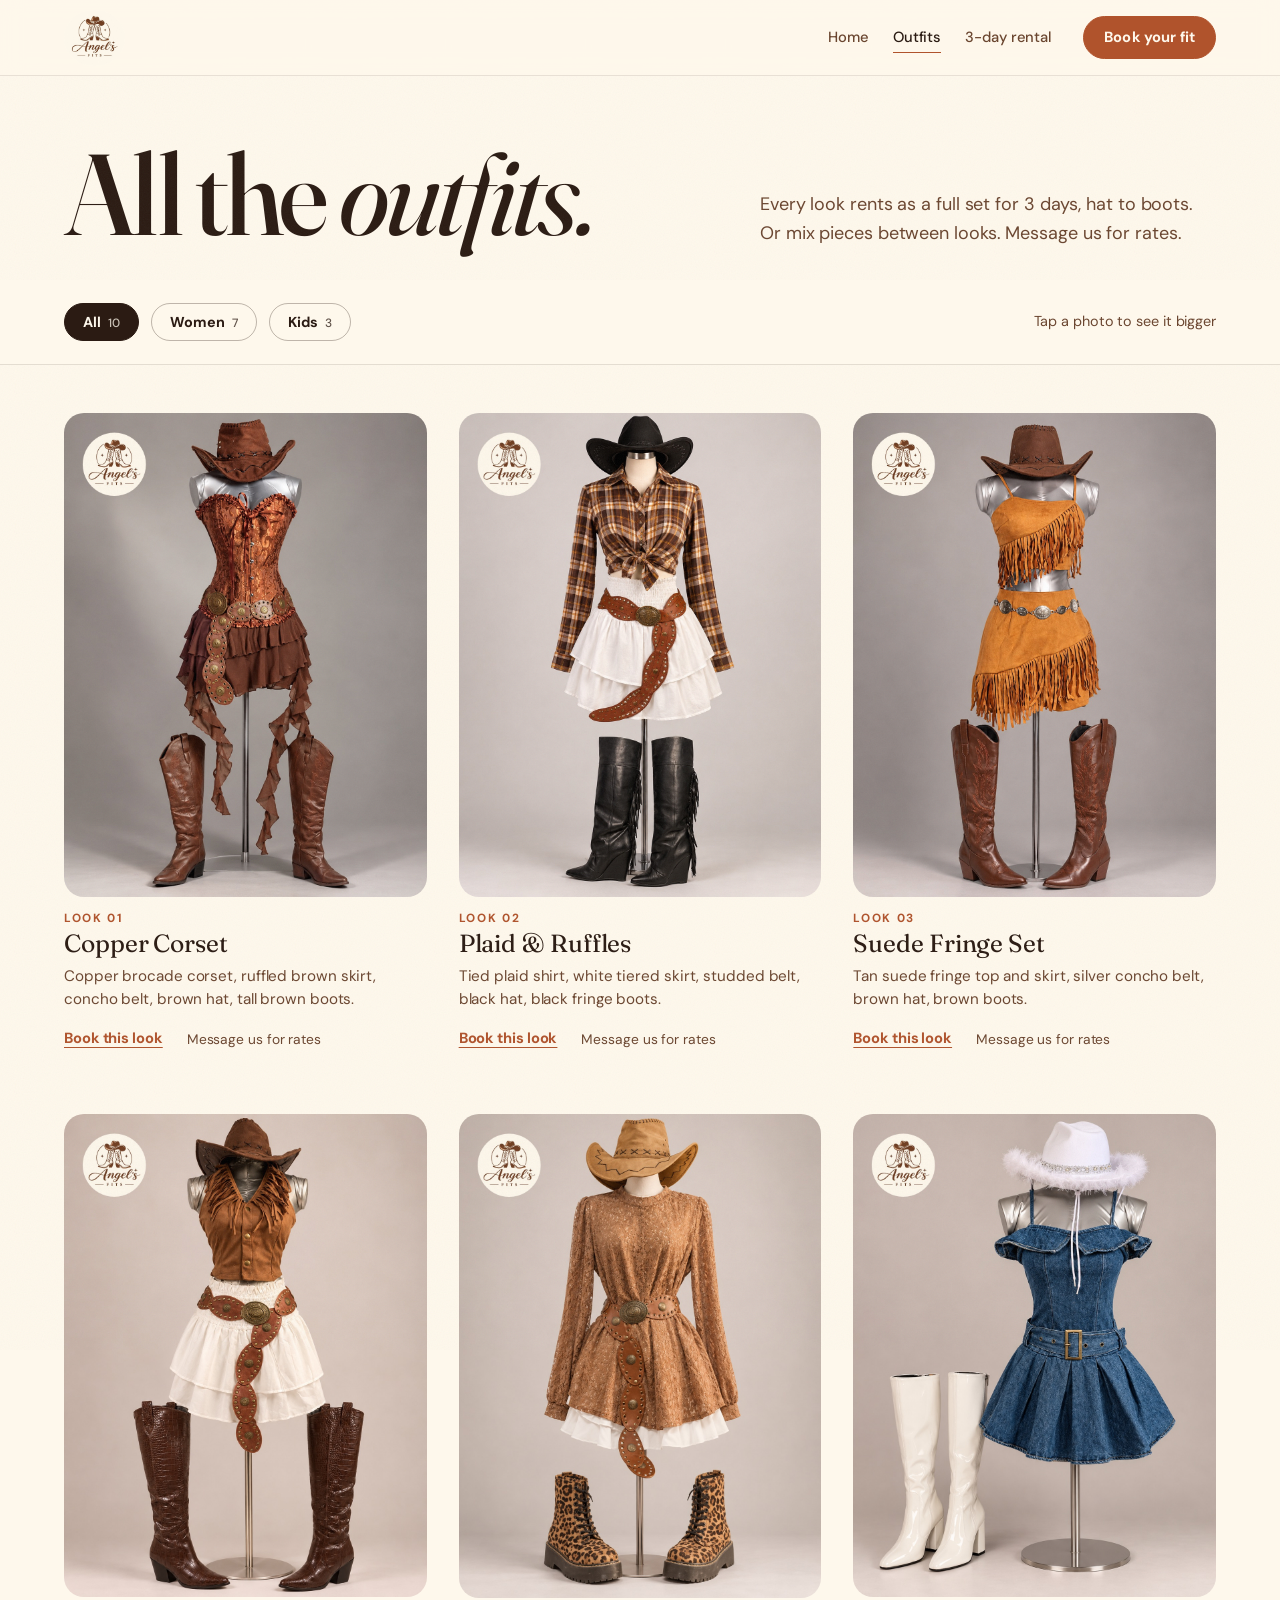
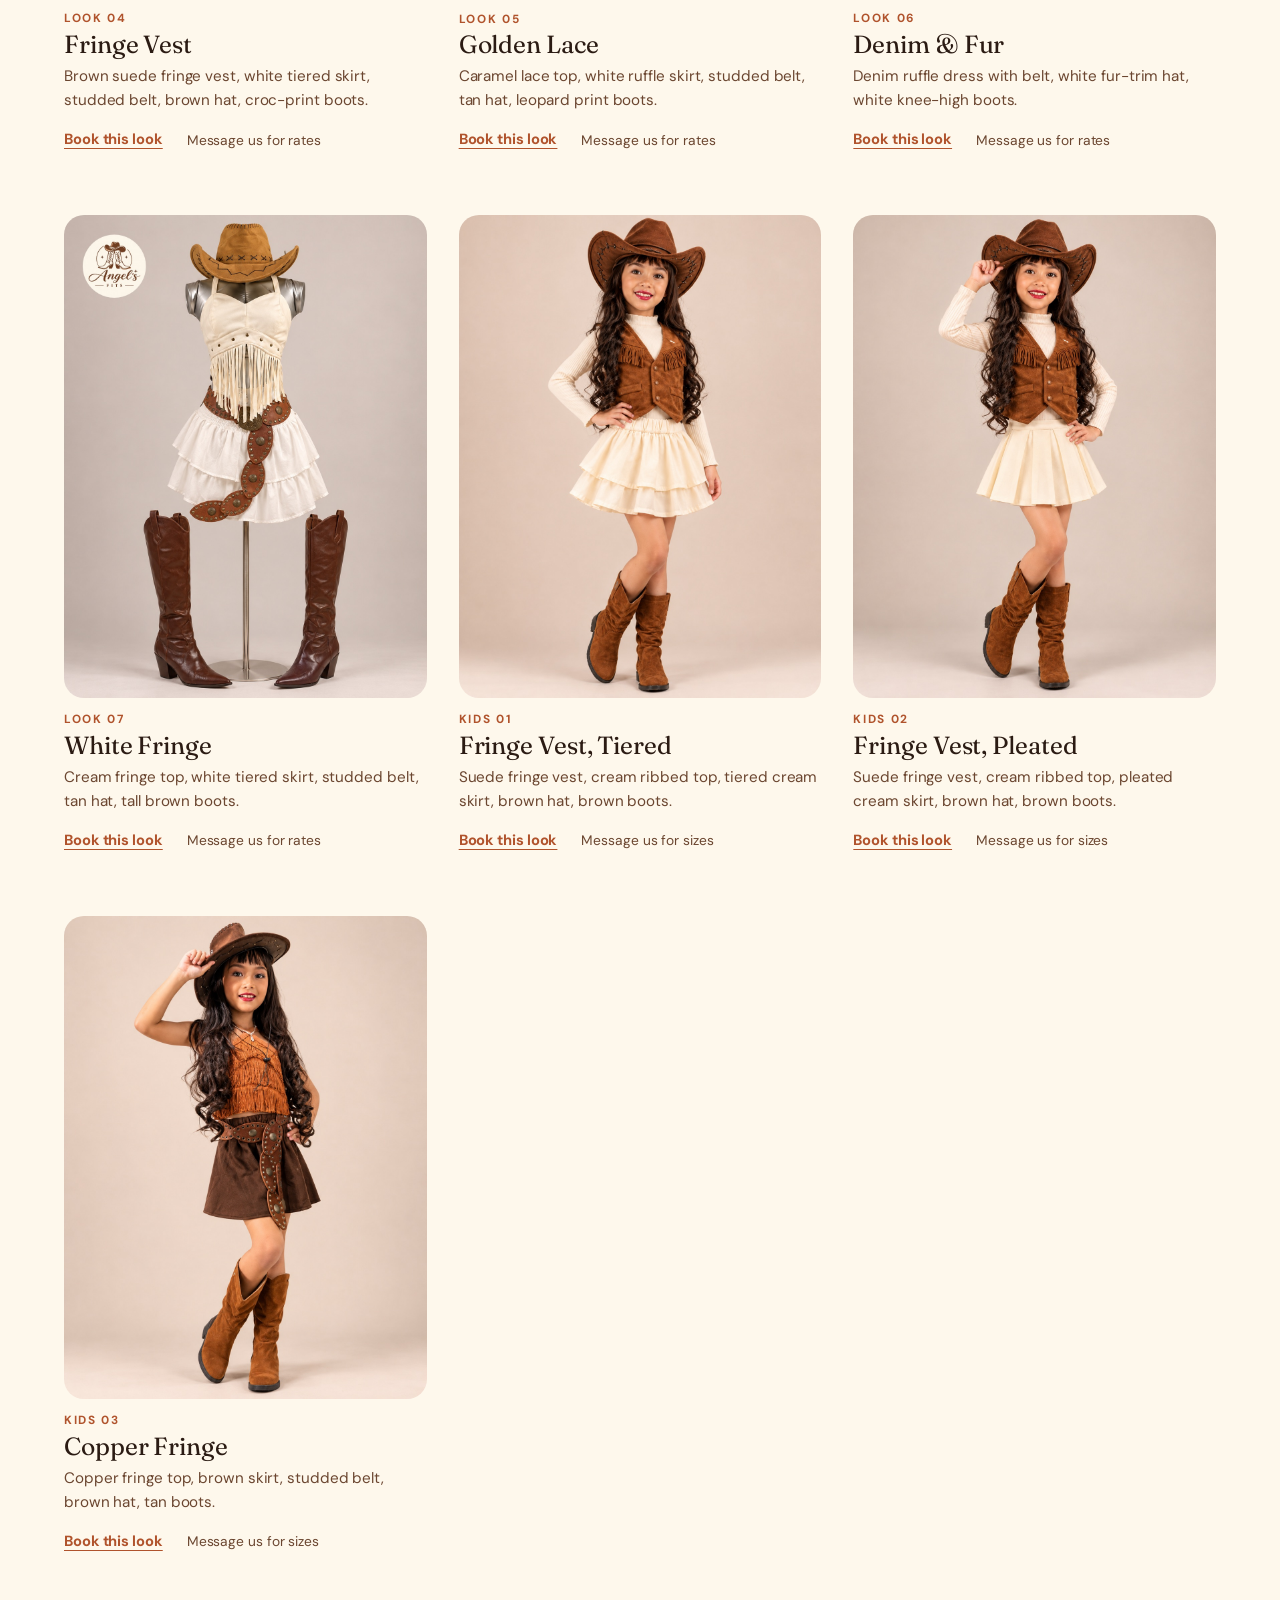
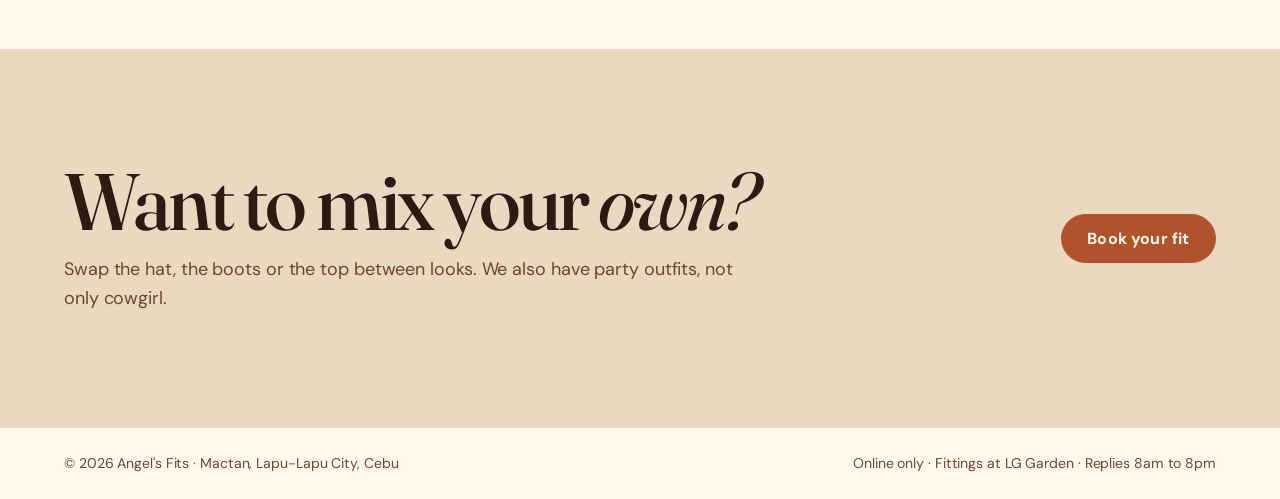
==== scrollcraft/builds/angels-fits/outfits.html @ 2298e0d7 "Add Outfits page; trim homepage" ====
<!doctype html>
<html lang="en">
<head>
<meta charset="utf-8">
<meta name="viewport" content="width=device-width, initial-scale=1, viewport-fit=cover">
<title>All outfits · Angel's Fits</title>
<meta name="description" content="Every cowgirl, festival and kids' outfit you can rent from Angel's Fits in Mactan, Lapu-Lapu City. Message us for rates.">
<link rel="icon" href="assets/logo.jpg">
<link rel="preconnect" href="https://fonts.googleapis.com">
<link rel="preconnect" href="https://fonts.gstatic.com" crossorigin>
<link href="https://fonts.googleapis.com/css2?family=DM+Sans:opsz,wght@9..40,400;9..40,500;9..40,700&family=Fraunces:ital,opsz,wght@0,9..144,300..600;1,9..144,300..600&display=swap" rel="stylesheet">
<link rel="stylesheet" href="scrollcraft.css">
<style>
  :root {
    --sc-canvas: #FEF8EC; --sc-surface: #EAD9C0; --sc-ink: #2B1B13; --sc-ink-soft: #6B4630;
    --sc-accent: #B0532C; --sc-accent-ink: #FEF8EC;
    --sc-font-display: "Fraunces", Georgia, serif;
    --sc-font-text: "DM Sans", system-ui, sans-serif;
    --sc-font-mono: "DM Sans", system-ui, sans-serif;
    --sand: #EAD9C0; --bar-h: 76px;
  }
  body { background: var(--sc-canvas); color: var(--sc-ink); font-family: var(--sc-font-text); }
  img { display: block; }
  a { color: inherit; }
  :focus-visible { outline: 2px solid var(--sc-accent); outline-offset: 3px; border-radius: 4px; }
  .sc-display em { font-style: italic; font-weight: 400; }

  .btn {
    display: inline-flex; align-items: center; justify-content: center; gap: .5rem;
    padding: .95rem 1.6rem; border-radius: var(--sc-r-pill);
    background: var(--sc-accent); color: var(--sc-accent-ink);
    font: 700 1rem/1.1 var(--sc-font-text); letter-spacing: .01em; text-decoration: none;
    border: 1px solid var(--sc-accent); cursor: pointer; white-space: nowrap;
    transition: transform 160ms var(--sc-ease-out), background-color 160ms var(--sc-ease-out), box-shadow 160ms var(--sc-ease-out);
  }
  .btn:active { transform: scale(0.97); }
  @media (hover: hover) and (pointer: fine) {
    .btn:hover { background: #8F3F1E; border-color: #8F3F1E; transform: translateY(-2px); box-shadow: 0 10px 24px rgba(120, 52, 22, .25); }
  }

  .bar {
    position: fixed; inset: 0 0 auto 0; z-index: var(--sc-z-chrome);
    height: var(--bar-h); display: flex; align-items: center; gap: var(--sc-6);
    padding-inline: var(--sc-gutter);
    background: rgba(254, 248, 236, .9); backdrop-filter: blur(10px);
    border-bottom: 1px solid rgba(43, 27, 19, .1);
  }
  .bar__mark img { height: 56px; width: auto; border-radius: 50%; }
  .bar__index { display: flex; gap: var(--sc-5); margin-left: auto; }
  .bar__index a {
    font: 500 .92rem/1 var(--sc-font-text); text-decoration: none; color: var(--sc-ink-soft);
    padding: .5rem 0; border-bottom: 1px solid transparent;
    transition: color 140ms var(--sc-ease-out), border-color 140ms var(--sc-ease-out);
  }
  .bar__index a:hover, .bar__index a[aria-current="page"] { color: var(--sc-ink); border-color: var(--sc-accent); }
  .bar .btn { padding: .75rem 1.25rem; font-size: .92rem; }

  /* ---------- page head ---------- */
  .head { padding: calc(var(--bar-h) + var(--sc-8)) 0 var(--sc-6); }
  .head__row { display: flex; justify-content: space-between; align-items: end; gap: var(--sc-6); flex-wrap: wrap; }
  .head h1 { font-size: var(--sc-t-4xl); }
  .head .sc-body { max-width: 38ch; color: var(--sc-ink-soft); }

  /* ---------- filters ---------- */
  .filters { position: sticky; top: var(--bar-h); z-index: 5; background: var(--sc-canvas); padding-block: var(--sc-4); border-bottom: 1px solid rgba(43, 27, 19, .12); }
  .filters__row { display: flex; gap: var(--sc-3); align-items: center; flex-wrap: wrap; }
  .chip {
    font: 700 .9rem/1 var(--sc-font-text); padding: .7rem 1.1rem; border-radius: var(--sc-r-pill);
    background: transparent; color: var(--sc-ink); border: 1px solid rgba(43, 27, 19, .3); cursor: pointer;
    transition: background-color 150ms var(--sc-ease-out), color 150ms var(--sc-ease-out), border-color 150ms var(--sc-ease-out), transform 150ms var(--sc-ease-out);
  }
  .chip small { font-weight: 500; opacity: .75; margin-left: .3rem; }
  .chip:active { transform: scale(0.97); }
  .chip[aria-pressed="true"] { background: var(--sc-ink); color: var(--sc-canvas); border-color: var(--sc-ink); }
  @media (hover: hover) and (pointer: fine) { .chip:hover { border-color: var(--sc-accent); } }
  .filters__note { margin-left: auto; font-size: .9rem; color: var(--sc-ink-soft); }

  /* ---------- the list ---------- */
  .list { display: grid; grid-template-columns: repeat(3, 1fr); gap: var(--sc-8) var(--sc-6); padding-block: var(--sc-7) var(--sc-9); }
  .item[hidden] { display: none; }
  .item__photo {
    position: relative; display: block; width: 100%; padding: 0; border: 0; background: var(--sand);
    border-radius: var(--sc-r-lg); overflow: hidden; cursor: zoom-in;
  }
  .item__photo img { width: 100%; height: auto; aspect-ratio: 3 / 4; object-fit: cover; transition: transform 400ms var(--sc-ease-out); }
  @media (hover: hover) and (pointer: fine) { .item__photo:hover img { transform: scale(1.03); } }
  .item__body { margin-top: var(--sc-4); }
  .lbl-num { font: 700 .74rem/1 var(--sc-font-text); letter-spacing: .14em; text-transform: uppercase; color: var(--sc-accent); margin: 0; }
  .lbl-name { font: 400 1.55rem/1.1 var(--sc-font-display); margin: .35rem 0 0; }
  .lbl-pieces { font-size: .95rem; line-height: 1.55; color: var(--sc-ink-soft); margin: .45rem 0 0; }
  .item__actions { display: flex; align-items: center; gap: var(--sc-5); margin-top: var(--sc-4); }
  .item__book { font: 700 .92rem/1 var(--sc-font-text); color: var(--sc-accent); text-underline-offset: 4px; }
  .item__rate { font-size: .86rem; color: var(--sc-ink-soft); }

  /* ---------- close ---------- */
  .close { background: var(--sand); }
  .close__row { display: flex; justify-content: space-between; align-items: center; gap: var(--sc-6); flex-wrap: wrap; }
  .close h2 { font-size: var(--sc-t-3xl); max-width: 16ch; }
  .close .sc-body { margin-top: var(--sc-4); color: var(--sc-ink-soft); }
  .foot { padding-block: var(--sc-5); display: flex; flex-wrap: wrap; gap: var(--sc-4) var(--sc-7); justify-content: space-between; font-size: .88rem; color: var(--sc-ink-soft); }
  .foot p { margin: 0; }

  /* ---------- big photo view ---------- */
  .viewer { border: 0; padding: 0; background: transparent; max-width: none; max-height: none; width: 100vw; height: 100dvh; }
  .viewer::backdrop { background: rgba(43, 27, 19, .82); }
  .viewer__inner { height: 100%; display: grid; place-items: center; padding: var(--sc-6); }
  .viewer figure { margin: 0; display: flex; flex-direction: column; align-items: center; gap: var(--sc-4); max-height: 100%; }
  .viewer img { max-height: calc(100dvh - 9rem); width: auto; max-width: 100%; border-radius: var(--sc-r-lg); box-shadow: 0 30px 60px rgba(0,0,0,.35); }
  .viewer figcaption { color: #FEF8EC; text-align: center; font: 400 1.3rem/1.2 var(--sc-font-display); }
  .viewer__close {
    position: fixed; top: var(--sc-5); right: var(--sc-5); width: 48px; height: 48px; border-radius: 50%;
    border: 1px solid rgba(254, 248, 236, .5); background: rgba(43, 27, 19, .6); color: #FEF8EC; cursor: pointer;
    font: 400 1.6rem/1 var(--sc-font-text);
  }
  .viewer__close:active { transform: scale(0.95); }

  .ring { position: fixed; left: 0; top: 0; width: 34px; height: 34px; margin: -17px 0 0 -17px; border: 1.5px solid var(--sc-accent); border-radius: 50%; pointer-events: none; z-index: 9999; opacity: 0; transition: width 250ms var(--sc-ease-out), height 250ms var(--sc-ease-out), margin 250ms var(--sc-ease-out), background-color 250ms var(--sc-ease-out), opacity 250ms var(--sc-ease-out); }
  .ring.is-on { opacity: .8; }
  .ring.is-hover { width: 56px; height: 56px; margin: -28px 0 0 -28px; background: rgba(176, 83, 44, .1); }
  @media (hover: none), (pointer: coarse), (prefers-reduced-motion: reduce) { .ring { display: none; } }

  @media (max-width: 1080px) { .list { grid-template-columns: repeat(2, 1fr); } }
  @media (max-width: 860px) {
    :root { --bar-h: 64px; }
    .bar__mark img { height: 46px; }
    .bar__index { gap: var(--sc-4); }
    .bar__index a.bar__opt { display: none; }
    .bar .btn { display: none; }
    .head { padding-top: calc(var(--bar-h) + var(--sc-6)); }
    .head h1 { font-size: var(--sc-t-3xl); }
    .filters__note { display: none; }
    .list { gap: var(--sc-7) var(--sc-4); }
    .lbl-name { font-size: 1.2rem; }
    .lbl-pieces { font-size: .86rem; }
    .item__actions { flex-direction: column; align-items: flex-start; gap: var(--sc-2); }
  }
  @media (max-width: 420px) { .list { grid-template-columns: 1fr 1fr; } .item__rate { display: none; } }
  @media (prefers-reduced-motion: reduce) { .item__photo img { transition: none; } }
</style>
</head>
<body>

<div class="sc-grain" aria-hidden="true"></div>
<div class="ring" aria-hidden="true"></div>

<header class="bar">
  <a class="bar__mark" href="index.html" aria-label="Angel's Fits home"><img src="assets/logo.jpg" width="400" height="400" alt="Angel's Fits logo"></a>
  <nav class="bar__index" aria-label="Pages">
    <a href="index.html">Home</a>
    <a href="outfits.html" aria-current="page">Outfits</a>
    <a class="bar__opt" href="index.html#rental">3-day rental</a>
  </nav>
  <a class="btn" href="index.html#book">Book your fit</a>
</header>

<main>
  <section class="head">
    <div class="sc-wrap head__row" data-sc-in data-sc-stagger="60">
      <h1 class="sc-display">All the <em>outfits.</em></h1>
      <p class="sc-body">Every look rents as a full set for 3 days, hat to boots. Or mix pieces between looks. Message us for rates.</p>
    </div>
  </section>

  <div class="filters">
    <div class="sc-wrap filters__row" role="group" aria-label="Show outfits">
      <button class="chip" type="button" data-filter="all" aria-pressed="true">All <small>10</small></button>
      <button class="chip" type="button" data-filter="women" aria-pressed="false">Women <small>7</small></button>
      <button class="chip" type="button" data-filter="kids" aria-pressed="false">Kids <small>3</small></button>
      <p class="filters__note">Tap a photo to see it bigger</p>
    </div>
  </div>

  <section class="sc-wrap list" aria-live="polite">
    <article class="item" data-group="women">
      <button class="item__photo" type="button" aria-label="See Look 01, Copper Corset bigger"><img src="assets/look-4.jpg" width="1086" height="1448" alt="Copper brocade corset, ruffled brown skirt, concho belt, brown hat and tall brown boots on a mannequin"></button>
      <div class="item__body"><p class="lbl-num">Look 01</p><h2 class="lbl-name">Copper Corset</h2><p class="lbl-pieces">Copper brocade corset, ruffled brown skirt, concho belt, brown hat, tall brown boots.</p>
      <div class="item__actions"><a class="item__book" href="index.html?look=Look%2001%20%C2%B7%20Copper%20Corset#book">Book this look</a><span class="item__rate">Message us for rates</span></div></div>
    </article>
    <article class="item" data-group="women">
      <button class="item__photo" type="button" aria-label="See Look 02, Plaid and Ruffles bigger"><img src="assets/look-2.jpg" width="1086" height="1448" loading="lazy" alt="Tied plaid shirt, white tiered skirt, studded belt, black hat and black fringe boots on a mannequin"></button>
      <div class="item__body"><p class="lbl-num">Look 02</p><h2 class="lbl-name">Plaid &amp; Ruffles</h2><p class="lbl-pieces">Tied plaid shirt, white tiered skirt, studded belt, black hat, black fringe boots.</p>
      <div class="item__actions"><a class="item__book" href="index.html?look=Look%2002%20%C2%B7%20Plaid%20%26%20Ruffles#book">Book this look</a><span class="item__rate">Message us for rates</span></div></div>
    </article>
    <article class="item" data-group="women">
      <button class="item__photo" type="button" aria-label="See Look 03, Suede Fringe Set bigger"><img src="assets/look-7.jpg" width="1086" height="1448" loading="lazy" alt="Tan suede fringe top and skirt set, silver concho belt, brown hat and brown boots on a mannequin"></button>
      <div class="item__body"><p class="lbl-num">Look 03</p><h2 class="lbl-name">Suede Fringe Set</h2><p class="lbl-pieces">Tan suede fringe top and skirt, silver concho belt, brown hat, brown boots.</p>
      <div class="item__actions"><a class="item__book" href="index.html?look=Look%2003%20%C2%B7%20Suede%20Fringe%20Set#book">Book this look</a><span class="item__rate">Message us for rates</span></div></div>
    </article>
    <article class="item" data-group="women">
      <button class="item__photo" type="button" aria-label="See Look 04, Fringe Vest bigger"><img src="assets/look-6.jpg" width="1086" height="1448" loading="lazy" alt="Brown suede fringe vest, white tiered skirt, studded belt, brown hat and croc-print boots on a mannequin"></button>
      <div class="item__body"><p class="lbl-num">Look 04</p><h2 class="lbl-name">Fringe Vest</h2><p class="lbl-pieces">Brown suede fringe vest, white tiered skirt, studded belt, brown hat, croc-print boots.</p>
      <div class="item__actions"><a class="item__book" href="index.html?look=Look%2004%20%C2%B7%20Fringe%20Vest#book">Book this look</a><span class="item__rate">Message us for rates</span></div></div>
    </article>
    <article class="item" data-group="women">
      <button class="item__photo" type="button" aria-label="See Look 05, Golden Lace bigger"><img src="assets/look-1.jpg" width="1086" height="1448" loading="lazy" alt="Caramel lace top, white ruffle skirt, studded belt, tan hat and leopard print boots on a mannequin"></button>
      <div class="item__body"><p class="lbl-num">Look 05</p><h2 class="lbl-name">Golden Lace</h2><p class="lbl-pieces">Caramel lace top, white ruffle skirt, studded belt, tan hat, leopard print boots.</p>
      <div class="item__actions"><a class="item__book" href="index.html?look=Look%2005%20%C2%B7%20Golden%20Lace#book">Book this look</a><span class="item__rate">Message us for rates</span></div></div>
    </article>
    <article class="item" data-group="women">
      <button class="item__photo" type="button" aria-label="See Look 06, Denim and Fur bigger"><img src="assets/look-3.jpg" width="1086" height="1448" loading="lazy" alt="Denim ruffle dress with belt, white fur-trim cowgirl hat and white knee-high boots on a mannequin"></button>
      <div class="item__body"><p class="lbl-num">Look 06</p><h2 class="lbl-name">Denim &amp; Fur</h2><p class="lbl-pieces">Denim ruffle dress with belt, white fur-trim hat, white knee-high boots.</p>
      <div class="item__actions"><a class="item__book" href="index.html?look=Look%2006%20%C2%B7%20Denim%20%26%20Fur#book">Book this look</a><span class="item__rate">Message us for rates</span></div></div>
    </article>
    <article class="item" data-group="women">
      <button class="item__photo" type="button" aria-label="See Look 07, White Fringe bigger"><img src="assets/look-5.jpg" width="1086" height="1448" loading="lazy" alt="Cream fringe top, white tiered skirt, tan cowgirl hat, studded belt and tall brown boots on a mannequin"></button>
      <div class="item__body"><p class="lbl-num">Look 07</p><h2 class="lbl-name">White Fringe</h2><p class="lbl-pieces">Cream fringe top, white tiered skirt, studded belt, tan hat, tall brown boots.</p>
      <div class="item__actions"><a class="item__book" href="index.html?look=Look%2007%20%C2%B7%20White%20Fringe#book">Book this look</a><span class="item__rate">Message us for rates</span></div></div>
    </article>
    <article class="item" data-group="kids">
      <button class="item__photo" type="button" aria-label="See Kids 01, Fringe Vest Tiered bigger"><img src="assets/kids-1.jpg" width="1086" height="1448" loading="lazy" alt="Girl in a brown suede fringe vest, cream ribbed top, tiered cream skirt, brown cowgirl hat and boots"></button>
      <div class="item__body"><p class="lbl-num">Kids 01</p><h2 class="lbl-name">Fringe Vest, Tiered</h2><p class="lbl-pieces">Suede fringe vest, cream ribbed top, tiered cream skirt, brown hat, brown boots.</p>
      <div class="item__actions"><a class="item__book" href="index.html?look=Kids%2001%20%C2%B7%20Fringe%20Vest%2C%20Tiered#book">Book this look</a><span class="item__rate">Message us for sizes</span></div></div>
    </article>
    <article class="item" data-group="kids">
      <button class="item__photo" type="button" aria-label="See Kids 02, Fringe Vest Pleated bigger"><img src="assets/kids-2.jpg" width="1086" height="1448" loading="lazy" alt="Girl in a brown suede fringe vest, cream ribbed top, pleated cream skirt, brown cowgirl hat and boots"></button>
      <div class="item__body"><p class="lbl-num">Kids 02</p><h2 class="lbl-name">Fringe Vest, Pleated</h2><p class="lbl-pieces">Suede fringe vest, cream ribbed top, pleated cream skirt, brown hat, brown boots.</p>
      <div class="item__actions"><a class="item__book" href="index.html?look=Kids%2002%20%C2%B7%20Fringe%20Vest%2C%20Pleated#book">Book this look</a><span class="item__rate">Message us for sizes</span></div></div>
    </article>
    <article class="item" data-group="kids">
      <button class="item__photo" type="button" aria-label="See Kids 03, Copper Fringe bigger"><img src="assets/kids-3.jpg" width="1086" height="1448" loading="lazy" alt="Girl in a copper fringe top, brown skirt, studded belt, brown cowgirl hat and tan boots"></button>
      <div class="item__body"><p class="lbl-num">Kids 03</p><h2 class="lbl-name">Copper Fringe</h2><p class="lbl-pieces">Copper fringe top, brown skirt, studded belt, brown hat, tan boots.</p>
      <div class="item__actions"><a class="item__book" href="index.html?look=Kids%2003%20%C2%B7%20Copper%20Fringe#book">Book this look</a><span class="item__rate">Message us for sizes</span></div></div>
    </article>
  </section>

  <section class="sc-section close">
    <div class="sc-wrap close__row" data-sc-in data-sc-stagger="60">
      <div>
        <h2 class="sc-display">Want to mix your <em>own?</em></h2>
        <p class="sc-body">Swap the hat, the boots or the top between looks. We also have party outfits, not only cowgirl.</p>
      </div>
      <a class="btn" href="index.html?look=Mix%20and%20match%20my%20own#book">Book your fit</a>
    </div>
  </section>
  <footer class="sc-wrap foot">
    <p>© 2026 Angel's Fits · Mactan, Lapu-Lapu City, Cebu</p>
    <p>Online only · Fittings at LG Garden · Replies 8am to 8pm</p>
  </footer>
</main>

<dialog class="viewer" aria-label="Outfit photo">
  <div class="viewer__inner">
    <figure><img src="" alt=""><figcaption></figcaption></figure>
  </div>
  <button class="viewer__close" type="button" aria-label="Close">×</button>
</dialog>

<script src="scrollcraft.js"></script>
<script>
  ScrollCraft.mount(document.body);
  (function () {
    /* filters */
    var chips = document.querySelectorAll('.chip');
    var items = document.querySelectorAll('.item');
    chips.forEach(function (c) {
      c.addEventListener('click', function () {
        var f = c.getAttribute('data-filter');
        chips.forEach(function (o) { o.setAttribute('aria-pressed', String(o === c)); });
        items.forEach(function (it) { it.hidden = !(f === 'all' || it.getAttribute('data-group') === f); });
      });
    });

    /* bigger photo */
    var viewer = document.querySelector('.viewer');
    var vImg = viewer.querySelector('img');
    var vCap = viewer.querySelector('figcaption');
    document.querySelectorAll('.item__photo').forEach(function (b) {
      b.addEventListener('click', function () {
        var img = b.querySelector('img');
        var item = b.closest('.item');
        vImg.src = img.currentSrc || img.src;
        vImg.alt = img.alt;
        vCap.textContent = item.querySelector('.lbl-num').textContent + ' · ' + item.querySelector('.lbl-name').textContent;
        viewer.showModal();
      });
    });
    viewer.querySelector('.viewer__close').addEventListener('click', function () { viewer.close(); });
    viewer.addEventListener('click', function (e) { if (e.target === viewer || e.target.classList.contains('viewer__inner')) viewer.close(); });

    /* trailing cursor, desktop only */
    var fine = window.matchMedia('(hover: hover) and (pointer: fine)').matches;
    var reduce = window.matchMedia('(prefers-reduced-motion: reduce)').matches;
    var ring = document.querySelector('.ring');
    if (fine && !reduce) {
      var mx = 0, my = 0, x = 0, y = 0;
      document.addEventListener('mousemove', function (e) { mx = e.clientX; my = e.clientY; ring.classList.add('is-on'); });
      document.addEventListener('mouseleave', function () { ring.classList.remove('is-on'); });
      document.addEventListener('mouseover', function (e) { ring.classList.toggle('is-hover', !!e.target.closest('a, button, select, input, textarea, label')); });
      (function loop() { x += (mx - x) * 0.14; y += (my - y) * 0.14; ring.style.transform = 'translate3d(' + x + 'px,' + y + 'px,0)'; requestAnimationFrame(loop); })();
    }
  })();
</script>
</body>
</html>
---- scrollcraft/builds/angels-fits/scrollcraft.css ----
/* ============================================================================
   scrollcraft.css: the taste floor
   ----------------------------------------------------------------------------
   Two layers, and the split matters:

     TOKENS   what you override per brand. Colour roles, the type ramp, the
              spacing scale, elevation, motion. A brand is ~12 values.
     DEVICES  what the engine drives. Do not restyle these to taste; they are
              the mechanism. Style your own markup instead.

   Nothing here draws a "component". There are no card, badge, or pill classes,
   because a stylesheet that ships those is how every page built on it ends up
   with the same shapes. You get a floor and a vocabulary; the composition is
   yours.
   ========================================================================== */

/* ---------------------------------------------------------------- tokens -- */
:root {
  /* --- colour roles. Override these six and the page is rebranded. -------- */
  --sc-canvas:      #08090b;   /* the page ground. Drift interpolates this.   */
  --sc-surface:     #101217;   /* anything raised off the ground             */
  --sc-ink:         #f4f2ef;   /* primary text                               */
  --sc-ink-soft:    #9a9ba1;   /* secondary text. Tinted, never flat gray.   */
  --sc-accent:      #d8ff3e;   /* ONE accent. It owns a region, not confetti. */
  --sc-accent-ink:  #08090b;   /* text that sits on the accent               */

  --sc-hairline:    color-mix(in oklab, var(--sc-ink) 12%, transparent);
  --sc-hairline-strong: color-mix(in oklab, var(--sc-ink) 22%, transparent);

  /* --- type. Two families max. Display carries voice, text carries prose. - */
  --sc-font-display: "Instrument Sans", "Geist", system-ui, sans-serif;
  --sc-font-text:    "Geist", system-ui, sans-serif;
  --sc-font-mono:    "Geist Mono", ui-monospace, monospace;

  /* Fluid ramp. Tracking tightens as size grows because a face set at 6rem
     with 0 tracking reads loose; this is optical correction, not decoration. */
  --sc-t-xs:   clamp(0.75rem, 0.72rem + 0.15vw, 0.82rem);
  --sc-t-sm:   clamp(0.875rem, 0.84rem + 0.18vw, 0.95rem);
  --sc-t-base: clamp(1rem, 0.96rem + 0.22vw, 1.125rem);
  --sc-t-lg:   clamp(1.2rem, 1.1rem + 0.5vw, 1.5rem);
  --sc-t-xl:   clamp(1.6rem, 1.35rem + 1.2vw, 2.25rem);
  --sc-t-2xl:  clamp(2.1rem, 1.6rem + 2.4vw, 3.4rem);
  --sc-t-3xl:  clamp(2.8rem, 1.9rem + 4.2vw, 5rem);
  --sc-t-4xl:  clamp(3.4rem, 1.9rem + 6.6vw, 7.5rem);

  --sc-track-tight:  -0.035em;
  --sc-track-snug:   -0.02em;
  --sc-track-normal: -0.005em;
  --sc-track-wide:    0.08em;

  --sc-leading-none: 0.94;
  --sc-leading-tight: 1.06;
  --sc-leading-body: 1.62;

  --sc-measure: 62ch;

  /* --- space. 4px base: the useful middle steps an 8-only scale misses. --- */
  --sc-1: 0.25rem;  --sc-2: 0.5rem;   --sc-3: 0.75rem;  --sc-4: 1rem;
  --sc-5: 1.5rem;   --sc-6: 2rem;     --sc-7: 3rem;     --sc-8: 4rem;
  --sc-9: 6rem;     --sc-10: 8rem;    --sc-11: 12rem;

  /* Section rhythm is fluid so a phone doesn't inherit desktop air. */
  --sc-section: clamp(4.5rem, 9vw, 11rem);
  --sc-gutter:  clamp(1.25rem, 5vw, 5.5rem);
  --sc-maxw:    82rem;

  /* --- radius. Pick one scale for the page and hold it. ------------------- */
  --sc-r-sm: 6px;  --sc-r-md: 12px;  --sc-r-lg: 20px;  --sc-r-pill: 999px;

  /* --- elevation. Every shadow has an offset AND a soft blur, and is tinted
         to the canvas hue. A zero-offset coloured halo is decoration, not
         depth, so there isn't one here. ---------------------------------- */
  --sc-shadow-color: 220 40% 2%;
  --sc-e1: 0 1px 2px hsl(var(--sc-shadow-color) / 0.28),
           0 2px 6px -1px hsl(var(--sc-shadow-color) / 0.20);
  --sc-e2: 0 2px 4px hsl(var(--sc-shadow-color) / 0.24),
           0 8px 18px -4px hsl(var(--sc-shadow-color) / 0.30);
  --sc-e3: 0 4px 8px hsl(var(--sc-shadow-color) / 0.22),
           0 18px 40px -8px hsl(var(--sc-shadow-color) / 0.38),
           0 48px 90px -24px hsl(var(--sc-shadow-color) / 0.30);

  /* Edge light: a 1px top highlight sells a raised surface better than any
     amount of blur, because real raised things catch light on their lip. */
  --sc-edge: inset 0 1px 0 color-mix(in oklab, var(--sc-ink) 10%, transparent);

  /* --- motion. Built-in CSS easings are too weak for UI. ------------------ */
  --sc-ease-out:    cubic-bezier(0.23, 1, 0.32, 1);
  --sc-ease-in-out: cubic-bezier(0.77, 0, 0.175, 1);
  --sc-ease-drawer: cubic-bezier(0.32, 0.72, 0, 1);
  --sc-d-fast: 160ms;  --sc-d-base: 240ms;  --sc-d-slow: 420ms;

  --sc-z-stage: 1; --sc-z-copy: 20; --sc-z-chrome: 60;
}

/* --------------------------------------------------------------- reset -- */
*, *::before, *::after { box-sizing: border-box; }
html { -webkit-text-size-adjust: 100%; scroll-behavior: smooth; }
@media (prefers-reduced-motion: reduce) { html { scroll-behavior: auto; } }

body {
  margin: 0;
  background: var(--sc-canvas);
  color: var(--sc-ink);
  font-family: var(--sc-font-text);
  font-size: var(--sc-t-base);
  line-height: var(--sc-leading-body);
  letter-spacing: var(--sc-track-normal);
  -webkit-font-smoothing: antialiased;
  text-rendering: optimizeLegibility;
  font-synthesis-weight: none;
  overflow-x: clip;
}
img, video, canvas, svg { display: block; max-width: 100%; }
button, input, select, textarea { font: inherit; color: inherit; }

/* ------------------------------------------------- the browser surfaces --
   The parts you did not draw still carry the design. Selection, caret, focus
   ring, scrollbar and tabular numerals all ship with defaults that belong to no
   design system. Theming them is the cheapest signal that a page was built
   rather than assembled, and it is the step that gets skipped most reliably. */
::selection { background: var(--sc-accent); color: var(--sc-accent-ink); }
:root { caret-color: var(--sc-accent); accent-color: var(--sc-accent); }
:focus-visible {
  outline: 2px solid var(--sc-accent);
  outline-offset: 3px;
  border-radius: var(--sc-r-sm);
}
:where(a) { color: inherit; text-decoration-thickness: 1px; text-underline-offset: 0.22em; }
@supports (scrollbar-color: auto) {
  html { scrollbar-color: color-mix(in oklab, var(--sc-ink) 26%, transparent) transparent; scrollbar-width: thin; }
}
:where(table, .sc-nums, [data-sc-count]) { font-variant-numeric: tabular-nums; }

/* ----------------------------------------------------------- typography -- */
.sc-display {
  font-family: var(--sc-font-display);
  font-weight: 500;
  line-height: var(--sc-leading-none);
  letter-spacing: var(--sc-track-tight);
  text-wrap: balance;
  margin: 0;
}
.sc-display--xl { font-size: var(--sc-t-4xl); }
.sc-display--lg { font-size: var(--sc-t-3xl); }
.sc-display--md { font-size: var(--sc-t-2xl); letter-spacing: var(--sc-track-snug); }
.sc-lede {
  font-size: var(--sc-t-lg);
  line-height: 1.44;
  letter-spacing: var(--sc-track-snug);
  color: var(--sc-ink);
  max-width: 46ch;
  text-wrap: pretty;
  margin: 0;
}
.sc-body { max-width: var(--sc-measure); color: var(--sc-ink-soft); text-wrap: pretty; margin: 0; }
.sc-label {
  font-family: var(--sc-font-mono);
  font-size: var(--sc-t-xs);
  letter-spacing: var(--sc-track-wide);
  text-transform: uppercase;
  color: var(--sc-ink-soft);
}

/* ---------------------------------------------------------------- layout -- */
.sc-wrap { width: 100%; max-width: var(--sc-maxw); margin-inline: auto; padding-inline: var(--sc-gutter); }
.sc-section { padding-block: var(--sc-section); }
/* More space above a heading than below it: the gap belongs to the boundary,
   not to the pair. */
.sc-stack > * + * { margin-top: var(--sc-4); }
.sc-stack > :is(h1,h2,h3) { margin-top: var(--sc-7); }
.sc-stack > :is(h1,h2,h3):first-child { margin-top: 0; }
.sc-rule { height: 1px; border: 0; background: var(--sc-hairline); margin: 0; }

/* =============================================================== DEVICES ==
   Driven by the engine. Restyle your own markup, not these.                */

.sc-act--pinned { position: relative; }
.sc-stage {
  position: sticky; top: 0;
  height: 100vh; height: 100svh;
  overflow: clip;
  z-index: var(--sc-z-stage);
}

/* scrub / sequence media */
.sc-stage :is(video[data-sc-scrub], canvas[data-sc-sequence], .sc-stage__poster) {
  position: absolute; inset: 0;
  width: 100%; height: 100%;
  object-fit: cover;
}
video[data-sc-scrub] { opacity: 0; transition: opacity 380ms var(--sc-ease-out); }
.sc-has-clip video[data-sc-scrub] { opacity: 1; }
/* The poster is a live frame-holder, not a placeholder: it stays up until a
   real video frame has painted, which is what stops the blank-stage flash. */
.sc-stage__poster { z-index: 0; transition: opacity 380ms var(--sc-ease-out); }
.sc-has-clip .sc-stage__poster { opacity: 0; }

/* A scrim only where text sits. A full-frame darkening layer flattens the
   image everywhere to fix contrast in one corner. */
.sc-scrim {
  position: absolute; inset: 0; pointer-events: none; z-index: 1;
  background: linear-gradient(
    var(--sc-scrim-angle, 180deg),
    color-mix(in oklab, var(--sc-canvas) var(--sc-scrim-a, 78%), transparent) 0%,
    color-mix(in oklab, var(--sc-canvas) 30%, transparent) 42%,
    transparent 68%);
}
/* Point the scrim at the copy. A scrim gradient that darkens the top while the
   copy sits at the bottom fixes contrast nowhere and flattens the image
   everywhere, which is the most common way text-over-video goes wrong. */
.sc-scrim--bottom { --sc-scrim-angle: 0deg; }
.sc-scrim--left   { --sc-scrim-angle: 90deg; }
.sc-scrim--right  { --sc-scrim-angle: 270deg; }

/* Corner scrims, for copy anchored to a corner. An edge gradient has to darken
   a whole band across the frame to cover one corner; a corner gradient puts the
   density where the text is and leaves the rest of the image alone. Pair with
   .sc-copy--lead / .sc-copy--trail. */
.sc-scrim--lead {
  background: linear-gradient(to top right,
    color-mix(in oklab, var(--sc-canvas) 94%, transparent) 0%,
    color-mix(in oklab, var(--sc-canvas) 72%, transparent) 30%,
    color-mix(in oklab, var(--sc-canvas) 30%, transparent) 52%,
    transparent 72%);
}
.sc-scrim--trail {
  background: linear-gradient(to top left,
    color-mix(in oklab, var(--sc-canvas) 94%, transparent) 0%,
    color-mix(in oklab, var(--sc-canvas) 72%, transparent) 30%,
    color-mix(in oklab, var(--sc-canvas) 30%, transparent) 52%,
    transparent 72%);
}
/* A band across the bottom, for copy that spans the full width of the frame.
   That is what both corner anchors become below 860px, and it is also the right
   shape whenever the copy block is wider than a corner. */
.sc-scrim--band {
  background: linear-gradient(to top,
    color-mix(in oklab, var(--sc-canvas) 94%, transparent) 0%,
    color-mix(in oklab, var(--sc-canvas) 74%, transparent) 22%,
    color-mix(in oklab, var(--sc-canvas) 30%, transparent) 42%,
    transparent 58%);
}
.sc-scrim--vignette {
  background: radial-gradient(120% 90% at 50% 45%, transparent 40%,
              color-mix(in oklab, var(--sc-canvas) 70%, transparent) 100%);
}

/* copy over a stage.
   max-width is in rem, never ch. A `ch` on this container resolves against the
   CONTAINER's font-size (body size), not the display size of the heading inside
   it, so `max-width: 20ch` here silently produces a ~180px column and wraps a
   hero headline to six lines. Set a ch measure on the text element itself. */
.sc-copy {
  position: absolute; z-index: var(--sc-z-copy);
  inset-inline: var(--sc-gutter);
  max-width: min(46rem, 76vw);
  will-change: opacity, transform;
}
.sc-copy--lead   { left: var(--sc-gutter); bottom: clamp(3rem, 12vh, 9rem); }
/* inset-inline FIRST. It is the shorthand for left+right, so declaring it after
   `left: 50%` resets left to auto and the block drifts off the left edge. */
.sc-copy--center { inset-inline: auto; left: 50%; top: 50%; translate: -50% -50%; text-align: center; }
.sc-copy--trail  { inset-inline: auto; right: var(--sc-gutter); bottom: clamp(3rem, 12vh, 9rem); text-align: right; }

/* cue defaults: the engine writes opacity/transform inline, these are the
   pre-paint state so nothing flashes before the first read() */
[data-sc-cue] { opacity: 0; will-change: opacity, transform; }
.sc-ready [data-sc-cue] { transition: none; }

/* kinetic split */
.sc-split { display: inline-block; overflow: hidden; vertical-align: top; }
/* Descenders live below the baseline; a line mask clipped to the line box eats
   the tails off g, y, p, j. The padding buys them room back. */
.sc-split--line { display: block; padding-bottom: 0.14em; margin-bottom: -0.14em; }
.sc-split__i { display: inline-block; will-change: transform, opacity; }
.sc-is-split { opacity: 1 !important; }

/* horizontal rail */
[data-sc-pan] { display: flex; will-change: transform; }

/* reveal + parallax */
[data-sc-reveal] { will-change: clip-path; }
[data-sc-parallax] { will-change: transform; }

/* flow reveal (fires once) */
[data-sc-in], [data-sc-stagger] > * {
  opacity: 0;
  transform: translate3d(0, 14px, 0);
  transition: opacity 620ms var(--sc-ease-out), transform 620ms var(--sc-ease-out);
}
[data-sc-in].sc-in, [data-sc-stagger] > .sc-in { opacity: 1; transform: none; }

/* pointer devices */
[data-sc-tilt] { transform-style: preserve-3d; will-change: transform; }
[data-sc-magnet] { will-change: transform; }
/* isolation always; position only if nothing more specific already set it.
   Written with :where() (zero specificity) on purpose: a plain `position:
   relative` here has the same weight as `.sc-stage` and, being later in the
   file, silently wins. A stage carrying both attributes then stops being
   sticky and the whole act scrolls away instead of pinning. */
[data-sc-spotlight] { isolation: isolate; }
:where([data-sc-spotlight]) { position: relative; }
[data-sc-spotlight]::after {
  content: ""; position: absolute; inset: 0; pointer-events: none; z-index: 2;
  background: radial-gradient(
    28rem 28rem at calc(var(--sc-mx, 0.5) * 100%) calc(var(--sc-my, 0.5) * 100%),
    color-mix(in oklab, var(--sc-accent) 16%, transparent), transparent 70%);
  opacity: 0; transition: opacity var(--sc-d-slow) var(--sc-ease-out);
}
[data-sc-spotlight]:hover::after { opacity: 1; }

/* =========================================================== WORLDFLIGHT ==
   One fixed stage for the whole page. The only thing in document flow is the
   spacer, and it is empty. If you find yourself adding a section here, you want
   act mode instead: the moment a real block scrolls past the fixed stage, the
   page has a seam again and the whole point is gone.                        */

[data-sc-mode="worldflight"] { position: relative; }

.sc-world {
  position: fixed; inset: 0;
  overflow: clip;
  z-index: var(--sc-z-stage);
  background: var(--sc-canvas);
}

/* Every leg is mounted for the life of the page and stacked in the same box.
   The engine owns opacity, visibility and z-index here; do not set them. */
.sc-world__seg {
  position: absolute; inset: 0;
  opacity: 0;
  will-change: opacity;
}
.sc-world__seg > :is(video, img, canvas) {
  position: absolute; inset: 0;
  width: 100%; height: 100%;
  object-fit: cover;
}
/* The poster is the frame-holder AND the first camera move: the engine pushes
   it in slowly until a real decoded frame is available to replace it. */
.sc-world__poster {
  z-index: 0;
  transform-origin: 50% 50%;
  transition: opacity 420ms var(--sc-ease-out);
}
.sc-world__seg > video { z-index: 1; }
.sc-world__seg.sc-has-clip .sc-world__poster { opacity: 0; }
/* The act stylesheet lights a clip through its ancestor act. A worldflight leg
   has no act, so match the class the engine also writes on the clip itself. */
video[data-sc-scrub].sc-has-clip { opacity: 1; }

/* The copy layer is fixed too, and inert by default: the engine hands
   pointer-events back to a block only while it is actually legible. */
.sc-world__copy {
  position: fixed; inset: 0;
  z-index: var(--sc-z-copy);
  pointer-events: none;
}
.sc-world__scrim { position: absolute; inset: 0; pointer-events: none; z-index: 0; }
[data-sc-copy] {
  opacity: 0;
  pointer-events: none;
  will-change: opacity, transform;
}
.sc-ready [data-sc-copy] { transition: none; }

/* The track. Empty on purpose. */
.sc-world__spacer { pointer-events: none; }

/* scroll progress */
[data-sc-progress] {
  position: fixed; inset: 0 0 auto 0; height: 2px; z-index: var(--sc-z-chrome);
  background: var(--sc-accent); transform-origin: 0 50%; transform: scaleX(0);
  will-change: transform;
}

/* ----------------------------------------------------------- atmosphere --
   Depth is not only shadow. Grain keeps a flat dark ground from banding, and
   it is the difference between "a dark page" and "a lit room". */
.sc-grain { position: fixed; inset: 0; pointer-events: none; z-index: 3; opacity: 0.045; }
.sc-grain::before {
  content: ""; position: absolute; inset: -50%;
  background-image: url("data:image/svg+xml;utf8,<svg xmlns='http://www.w3.org/2000/svg' width='140' height='140'><filter id='n'><feTurbulence type='fractalNoise' baseFrequency='0.85' numOctaves='3'/></filter><rect width='140' height='140' filter='url(%23n)'/></svg>");
}

/* -------------------------------------------------------- reduced motion -- */
@media (prefers-reduced-motion: reduce) {
  /* Fewer and gentler, not zero. Opacity still carries the reveal so the page
     is comprehensible; every position change is dropped. */
  [data-sc-in], [data-sc-stagger] > * { transform: none; transition-duration: 220ms; }
  [data-sc-parallax], [data-sc-pan], .sc-split__i { transform: none !important; }
  /* A wipe is a position change too. Show reveal content settled. */
  [data-sc-reveal] { clip-path: none !important; }
  /* A rail's transform IS its navigation, not decoration. Zeroing it the way
     parallax and kinetic type are zeroed parks the act on its first screenful
     and makes everything past the fold unreachable: a device degrading into
     missing content. Hand the travel back to the reader as an ordinary scroll
     region instead, so the same items are all still gettable without motion.
     A build that would rather re-lay the rail out as a grid can still do that;
     this is the floor, not the ceiling. */
  [data-sc-act="pan"] .sc-stage,
  [data-sc-act="pan"] [data-sc-stage] {
    overflow-x: auto; overflow-y: hidden;
    overscroll-behavior-x: contain;
    scroll-snap-type: x proximity;
  }
  [data-sc-pan] > * { scroll-snap-align: center; }
  [data-sc-spotlight]::after { display: none; }
  /* A worldflight keeps its whole story here. No clip is ever fetched, so the
     posters are the film, and they cross-dissolve through exactly the same
     seams at exactly the same scroll positions. The push-in and the copy drift
     are the only things that go. */
  .sc-world__poster, [data-sc-copy] { transform: none !important; }
}

/* --------------------------------------------------------------- mobile -- */
@media (max-width: 860px) {
  .sc-copy { inset-inline: var(--sc-gutter); max-width: none; }
  .sc-copy--trail { text-align: left; }
  .sc-stage { height: 100svh; }
  /* .sc-copy--trail re-anchors to the left and spans the full width here, so a
     bottom-RIGHT corner gradient darkens the one corner the copy just left and
     guarantees a contrast failure over any bright clip. Point the density at
     the copy: the same band .sc-scrim--band paints. */
  .sc-scrim--trail {
    background: linear-gradient(to top,
      color-mix(in oklab, var(--sc-canvas) 94%, transparent) 0%,
      color-mix(in oklab, var(--sc-canvas) 74%, transparent) 22%,
      color-mix(in oklab, var(--sc-canvas) 30%, transparent) 42%,
      transparent 58%);
  }
}
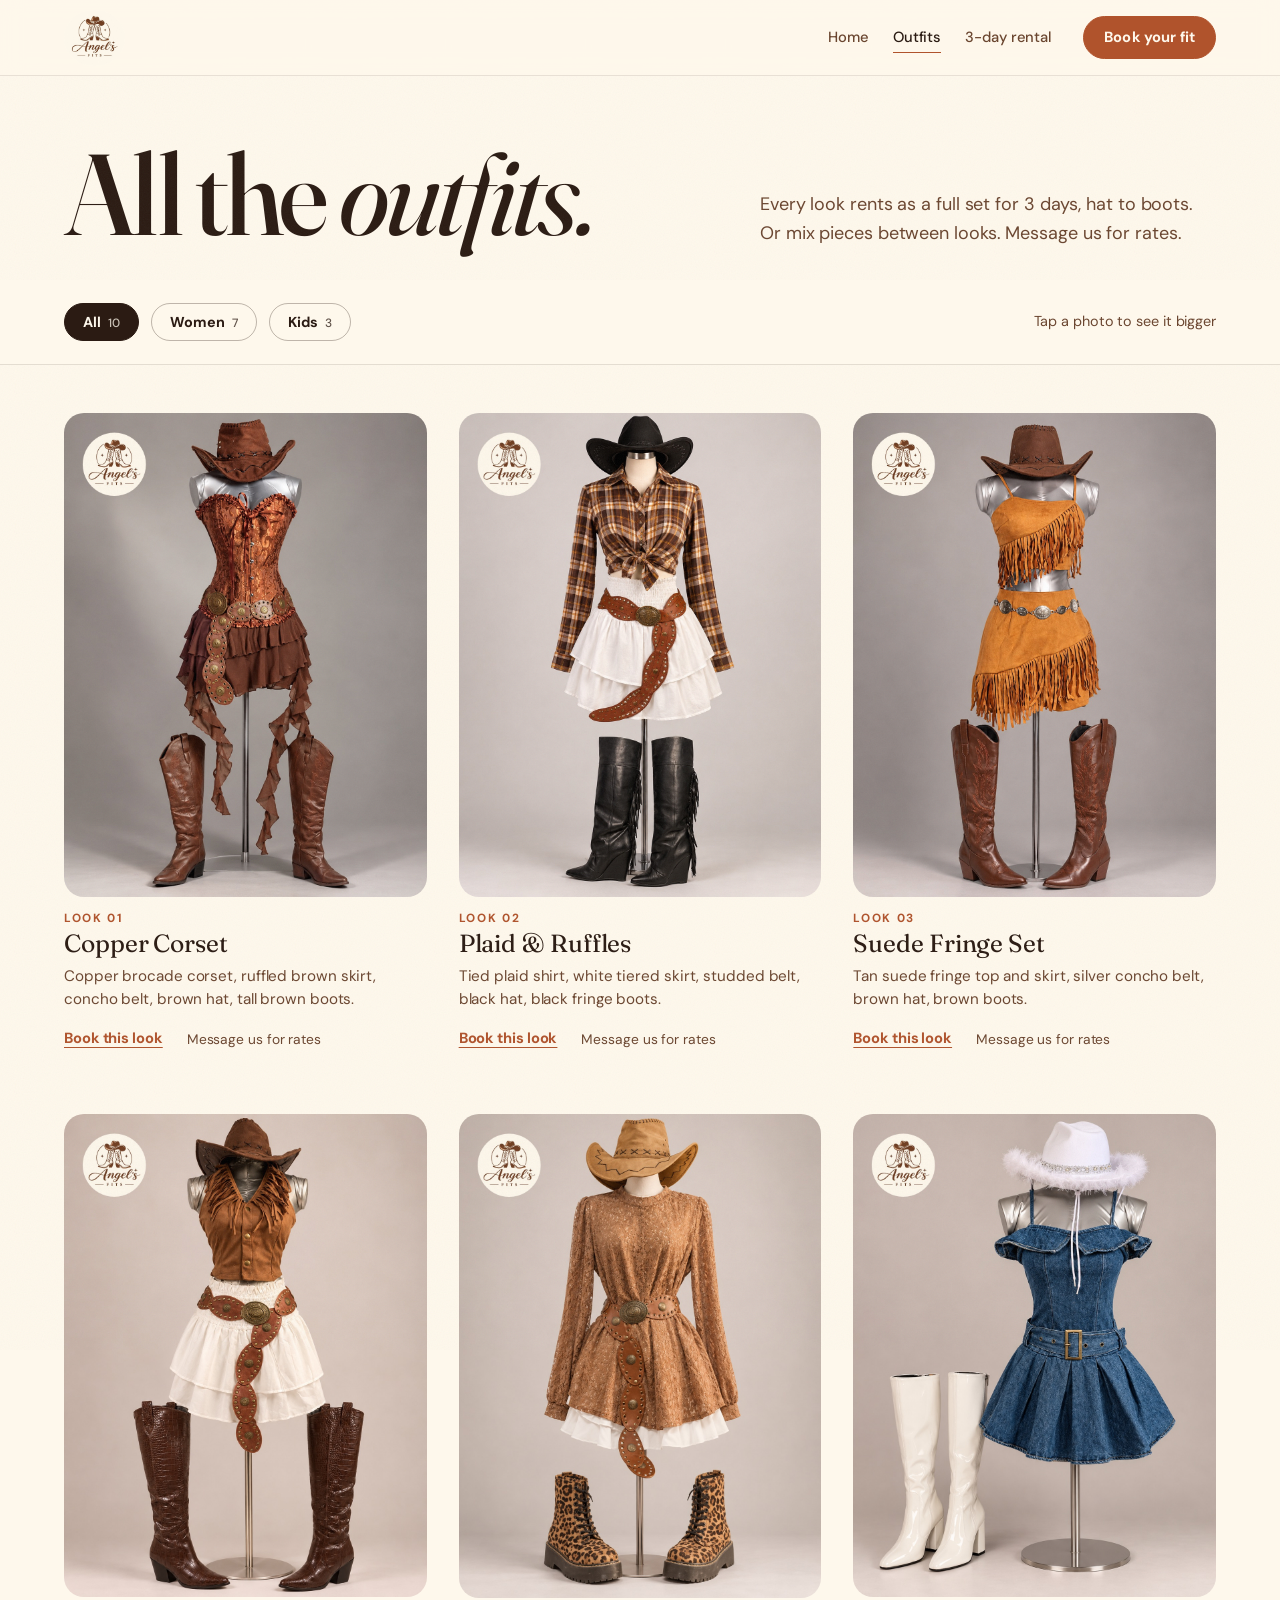
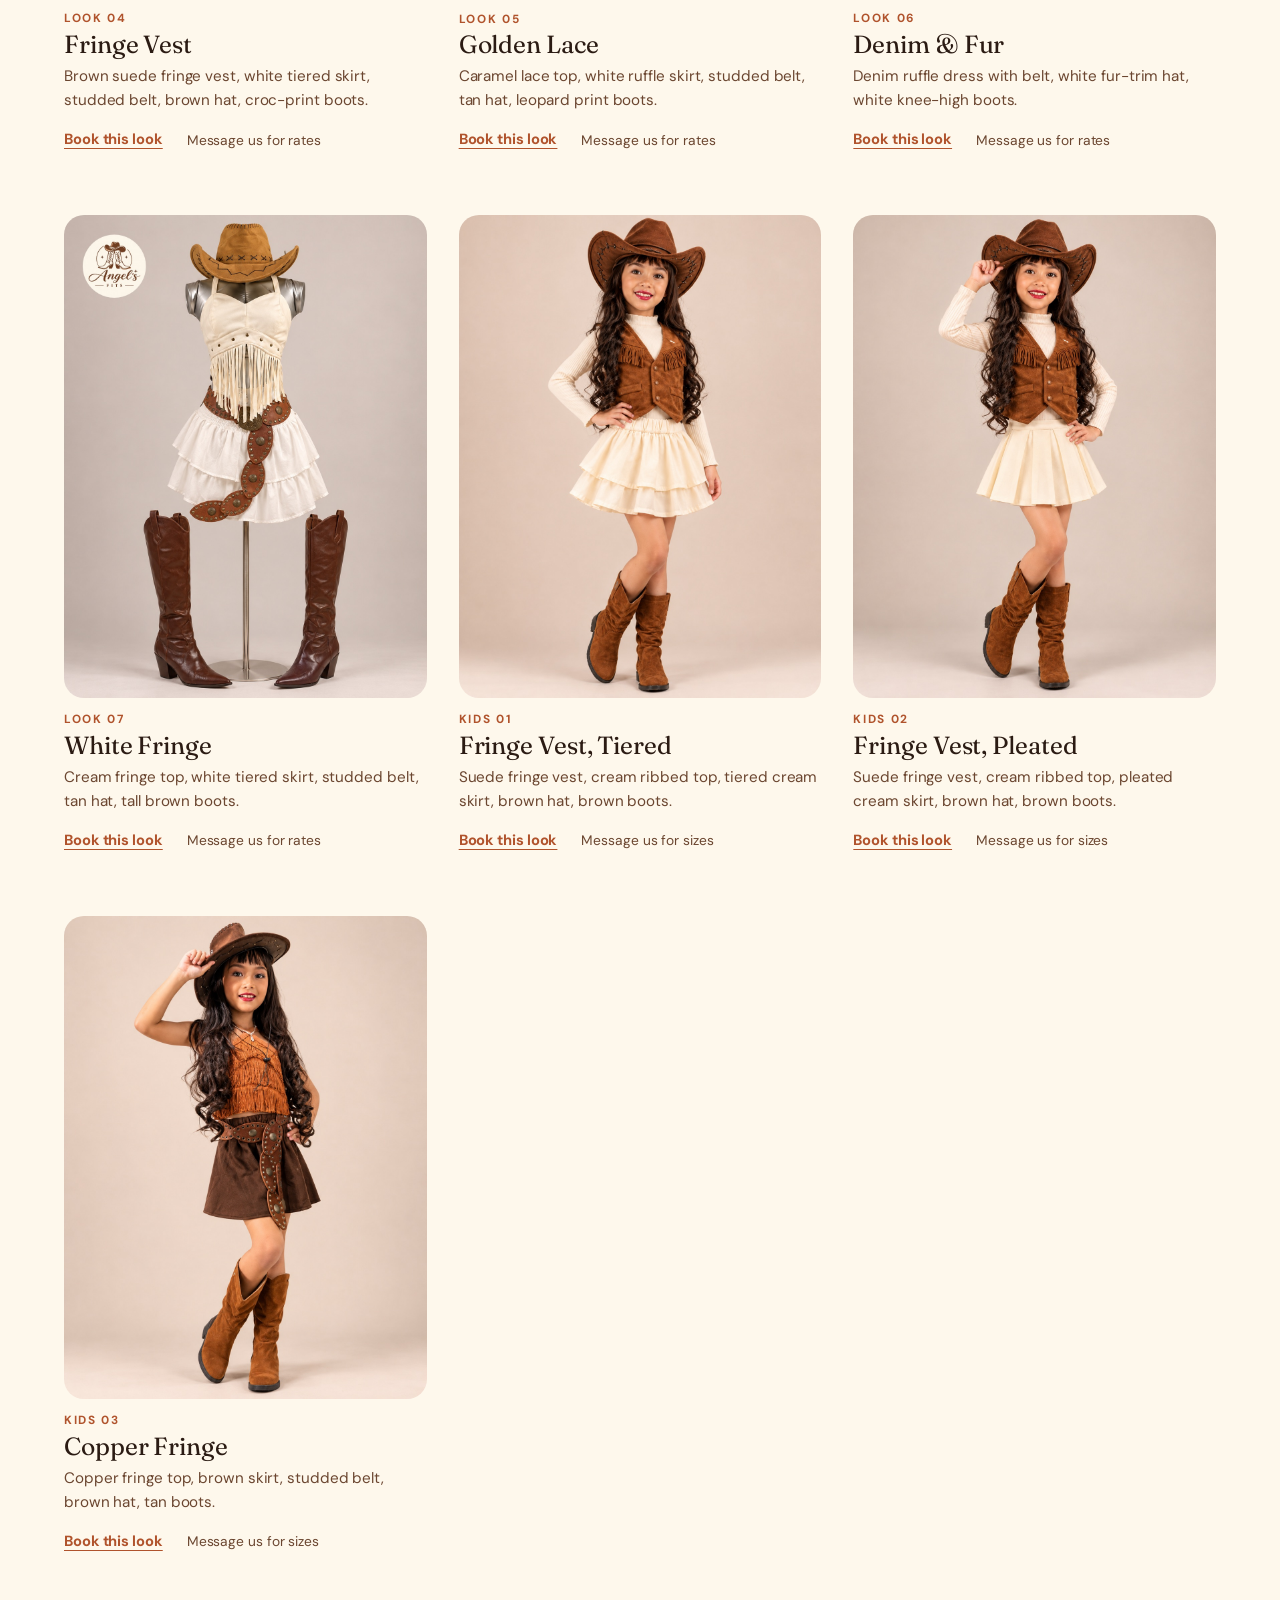
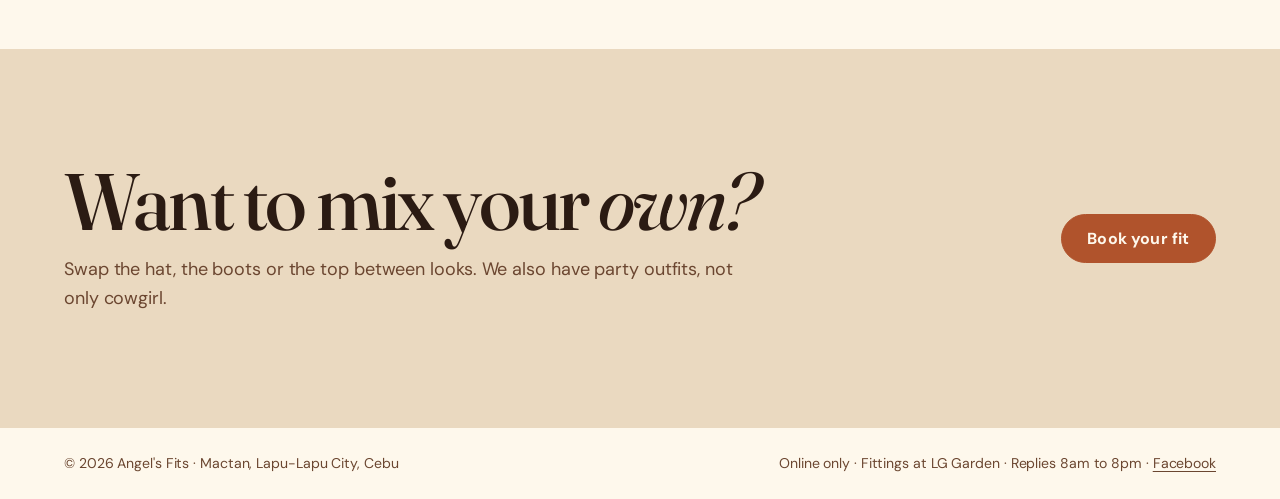
==== commit 9563f25b: "Link the real Facebook page" ====
--- a/scrollcraft/builds/angels-fits/outfits.html
+++ b/scrollcraft/builds/angels-fits/outfits.html
@@ -234,7 +234,7 @@
   </section>
   <footer class="sc-wrap foot">
     <p>© 2026 Angel's Fits · Mactan, Lapu-Lapu City, Cebu</p>
-    <p>Online only · Fittings at LG Garden · Replies 8am to 8pm</p>
+    <p>Online only · Fittings at LG Garden · Replies 8am to 8pm · <a href="https://www.facebook.com/profile.php?id=61591773503501" target="_blank" rel="noopener">Facebook</a></p>
   </footer>
 </main>
 
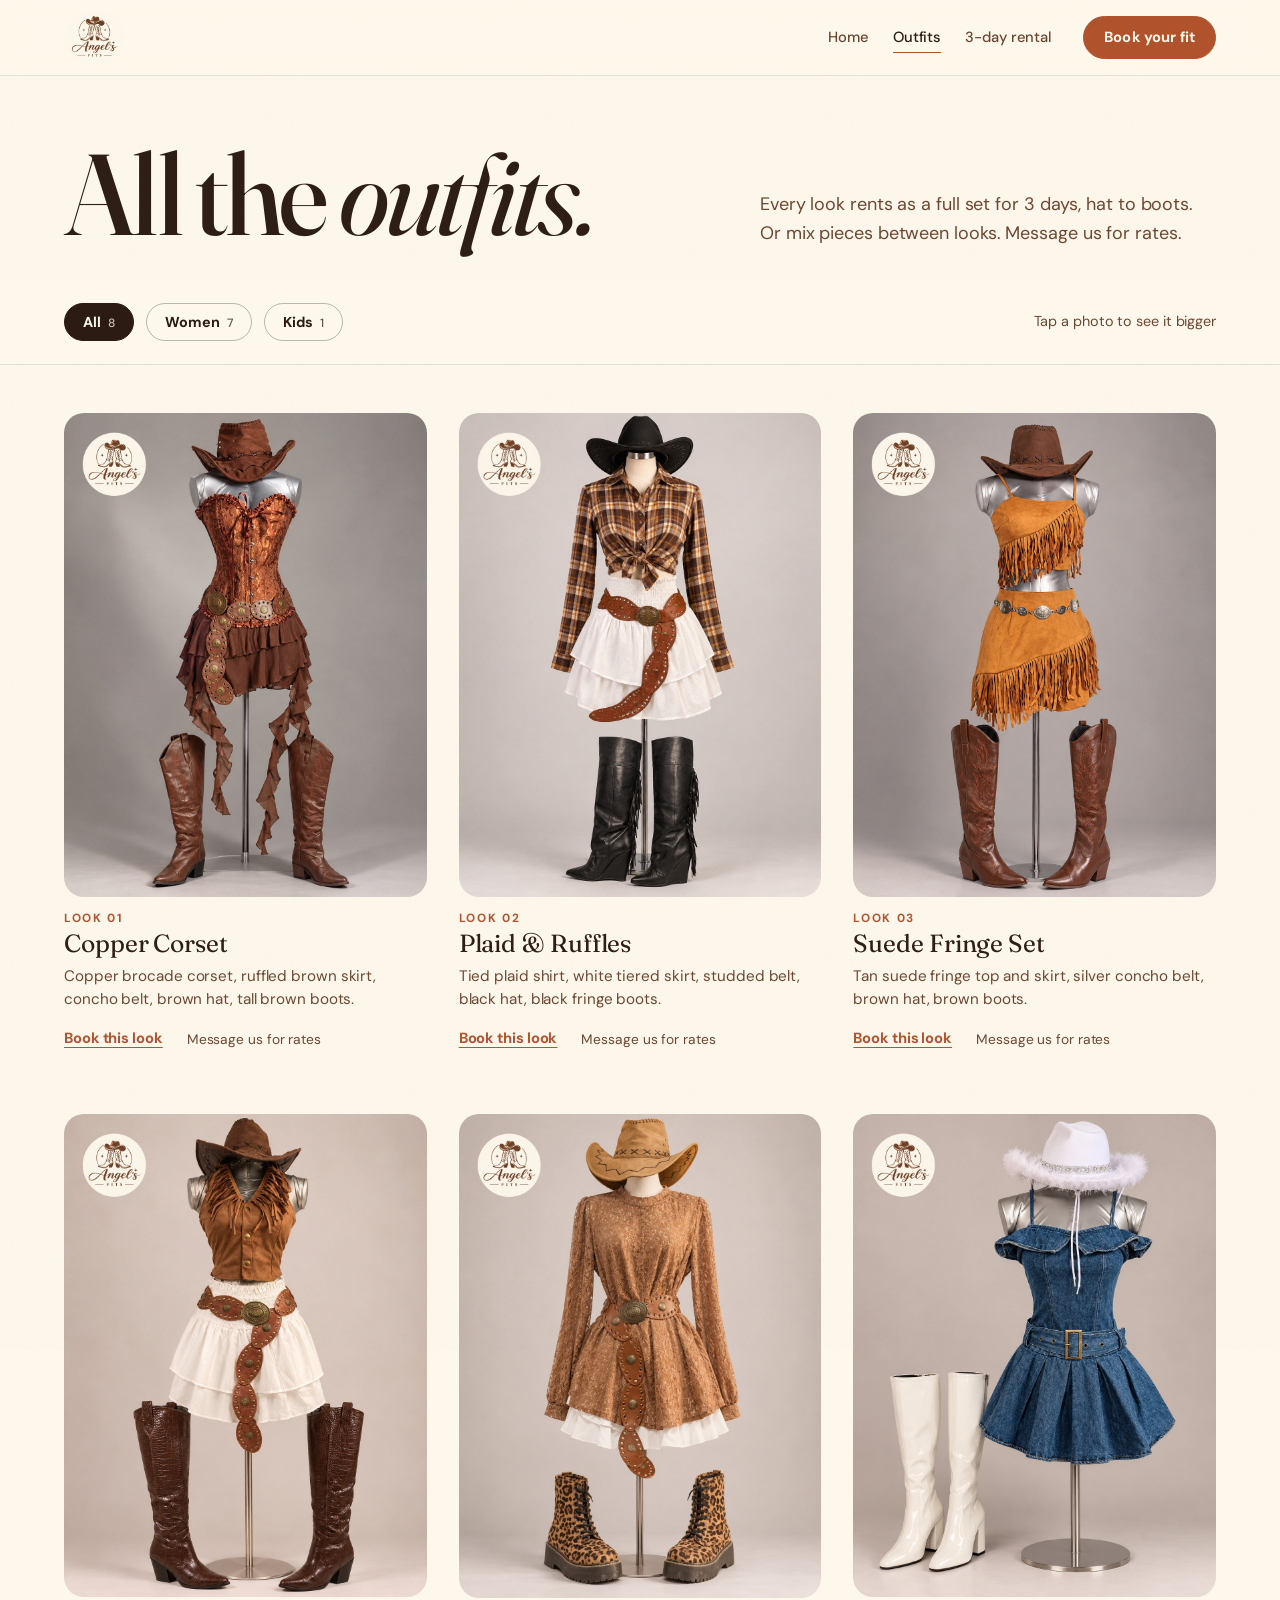
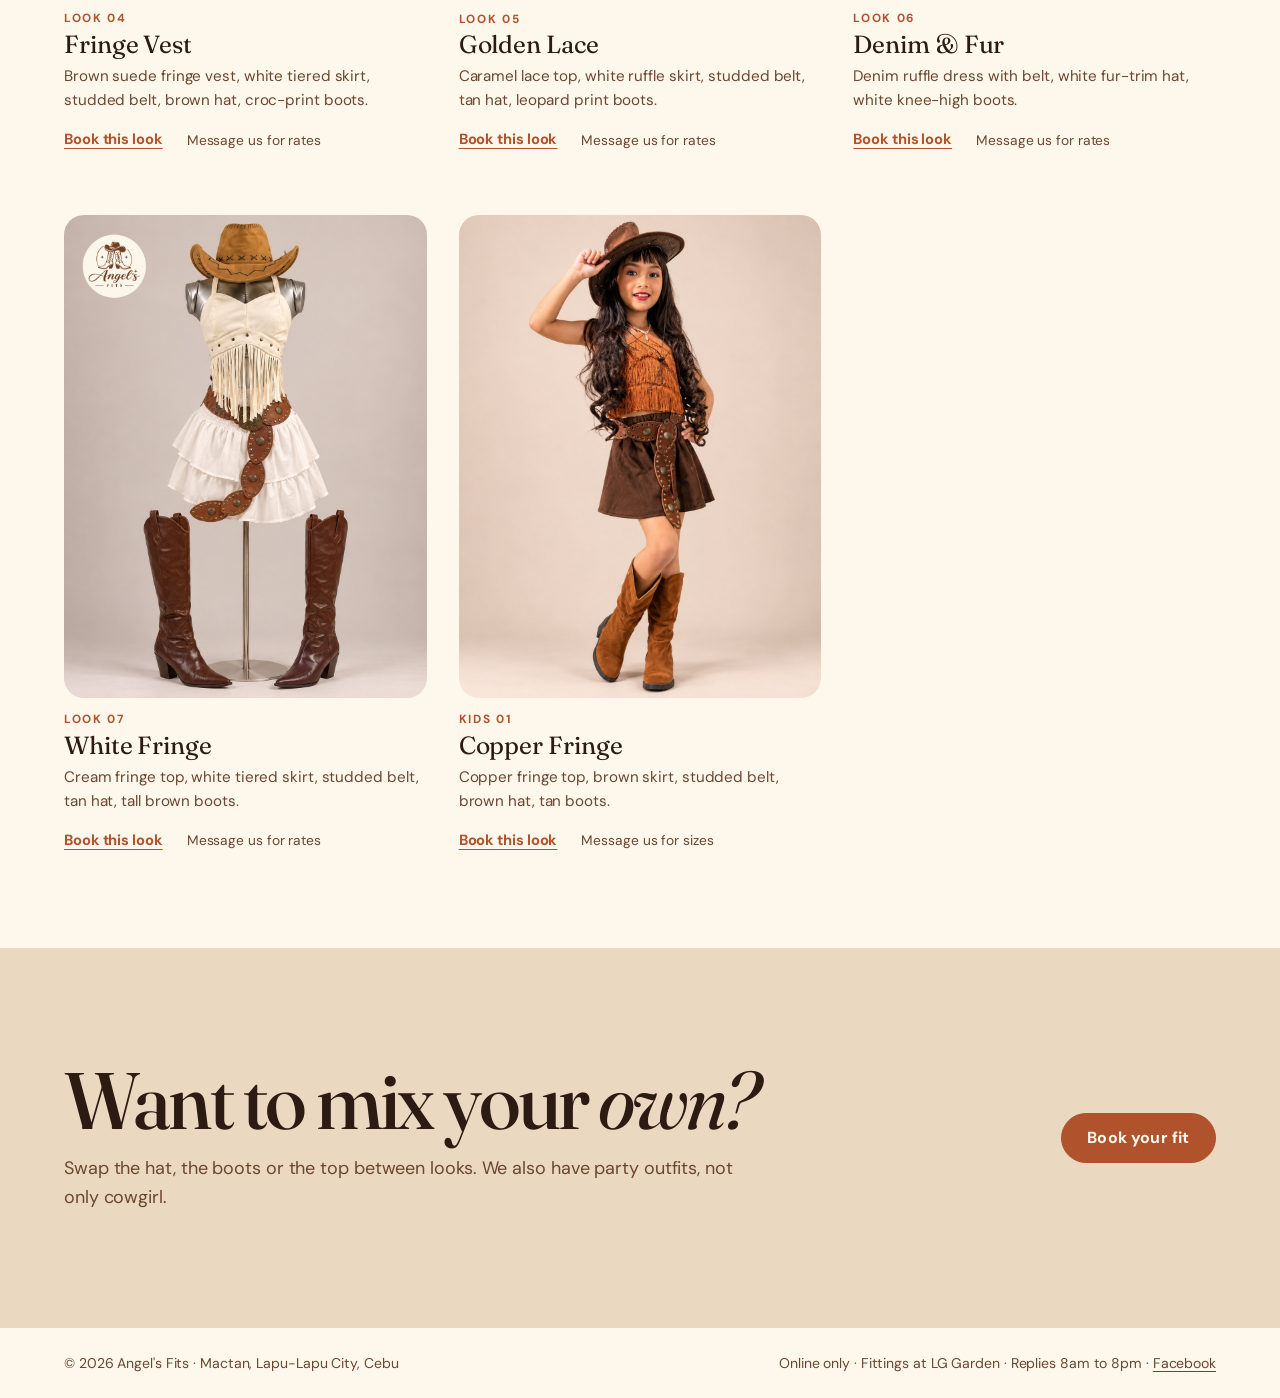
==== commit faa81157: "Remove hang tag from home; drop two kids' looks" ====
--- a/scrollcraft/builds/angels-fits/outfits.html
+++ b/scrollcraft/builds/angels-fits/outfits.html
@@ -163,9 +163,9 @@
 
   <div class="filters">
     <div class="sc-wrap filters__row" role="group" aria-label="Show outfits">
-      <button class="chip" type="button" data-filter="all" aria-pressed="true">All <small>10</small></button>
+      <button class="chip" type="button" data-filter="all" aria-pressed="true">All <small>8</small></button>
       <button class="chip" type="button" data-filter="women" aria-pressed="false">Women <small>7</small></button>
-      <button class="chip" type="button" data-filter="kids" aria-pressed="false">Kids <small>3</small></button>
+      <button class="chip" type="button" data-filter="kids" aria-pressed="false">Kids <small>1</small></button>
       <p class="filters__note">Tap a photo to see it bigger</p>
     </div>
   </div>
@@ -207,19 +207,9 @@
       <div class="item__actions"><a class="item__book" href="index.html?look=Look%2007%20%C2%B7%20White%20Fringe#book">Book this look</a><span class="item__rate">Message us for rates</span></div></div>
     </article>
     <article class="item" data-group="kids">
-      <button class="item__photo" type="button" aria-label="See Kids 01, Fringe Vest Tiered bigger"><img src="assets/kids-1.jpg" width="1086" height="1448" loading="lazy" alt="Girl in a brown suede fringe vest, cream ribbed top, tiered cream skirt, brown cowgirl hat and boots"></button>
-      <div class="item__body"><p class="lbl-num">Kids 01</p><h2 class="lbl-name">Fringe Vest, Tiered</h2><p class="lbl-pieces">Suede fringe vest, cream ribbed top, tiered cream skirt, brown hat, brown boots.</p>
-      <div class="item__actions"><a class="item__book" href="index.html?look=Kids%2001%20%C2%B7%20Fringe%20Vest%2C%20Tiered#book">Book this look</a><span class="item__rate">Message us for sizes</span></div></div>
-    </article>
-    <article class="item" data-group="kids">
-      <button class="item__photo" type="button" aria-label="See Kids 02, Fringe Vest Pleated bigger"><img src="assets/kids-2.jpg" width="1086" height="1448" loading="lazy" alt="Girl in a brown suede fringe vest, cream ribbed top, pleated cream skirt, brown cowgirl hat and boots"></button>
-      <div class="item__body"><p class="lbl-num">Kids 02</p><h2 class="lbl-name">Fringe Vest, Pleated</h2><p class="lbl-pieces">Suede fringe vest, cream ribbed top, pleated cream skirt, brown hat, brown boots.</p>
-      <div class="item__actions"><a class="item__book" href="index.html?look=Kids%2002%20%C2%B7%20Fringe%20Vest%2C%20Pleated#book">Book this look</a><span class="item__rate">Message us for sizes</span></div></div>
-    </article>
-    <article class="item" data-group="kids">
-      <button class="item__photo" type="button" aria-label="See Kids 03, Copper Fringe bigger"><img src="assets/kids-3.jpg" width="1086" height="1448" loading="lazy" alt="Girl in a copper fringe top, brown skirt, studded belt, brown cowgirl hat and tan boots"></button>
-      <div class="item__body"><p class="lbl-num">Kids 03</p><h2 class="lbl-name">Copper Fringe</h2><p class="lbl-pieces">Copper fringe top, brown skirt, studded belt, brown hat, tan boots.</p>
-      <div class="item__actions"><a class="item__book" href="index.html?look=Kids%2003%20%C2%B7%20Copper%20Fringe#book">Book this look</a><span class="item__rate">Message us for sizes</span></div></div>
+      <button class="item__photo" type="button" aria-label="See Kids 01, Copper Fringe bigger"><img src="assets/kids-3.jpg" width="1086" height="1448" loading="lazy" alt="Girl in a copper fringe top, brown skirt, studded belt, brown cowgirl hat and tan boots"></button>
+      <div class="item__body"><p class="lbl-num">Kids 01</p><h2 class="lbl-name">Copper Fringe</h2><p class="lbl-pieces">Copper fringe top, brown skirt, studded belt, brown hat, tan boots.</p>
+      <div class="item__actions"><a class="item__book" href="index.html?look=Kids%2001%20%C2%B7%20Copper%20Fringe#book">Book this look</a><span class="item__rate">Message us for sizes</span></div></div>
     </article>
   </section>
 
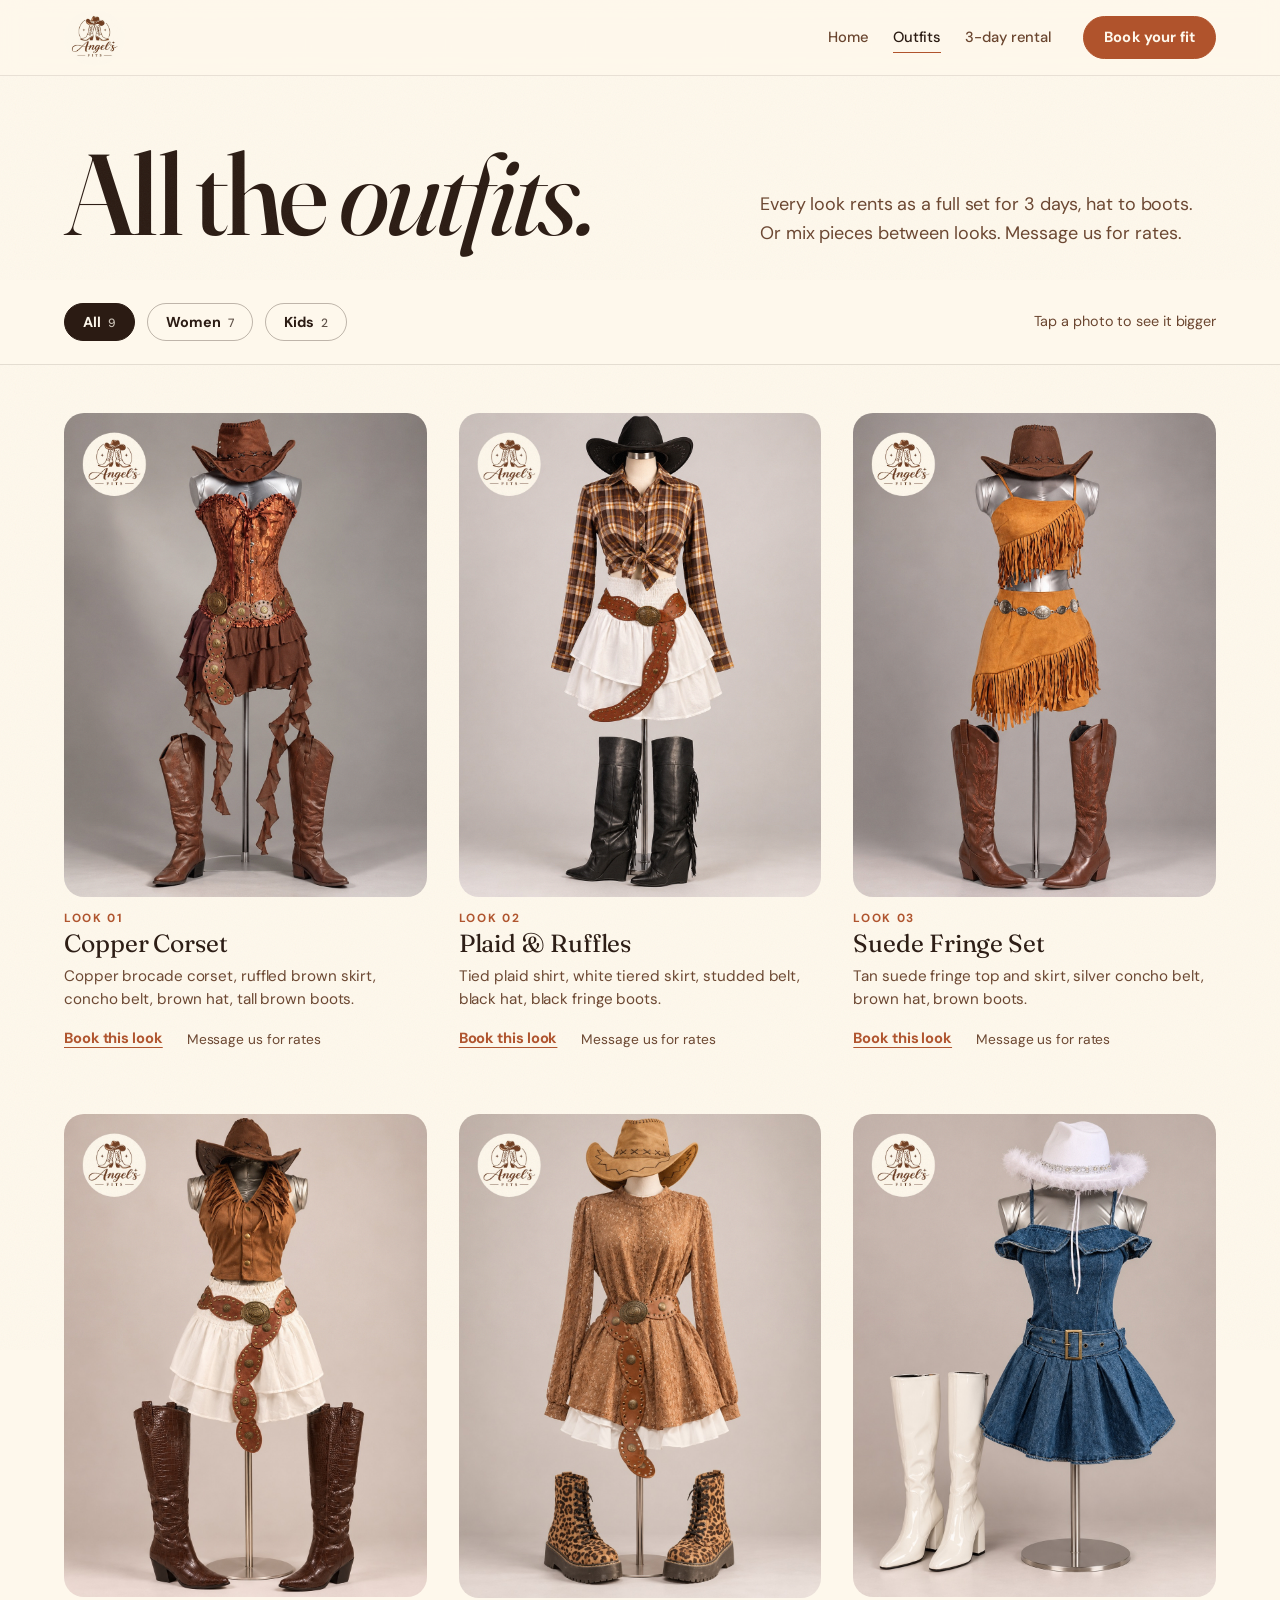
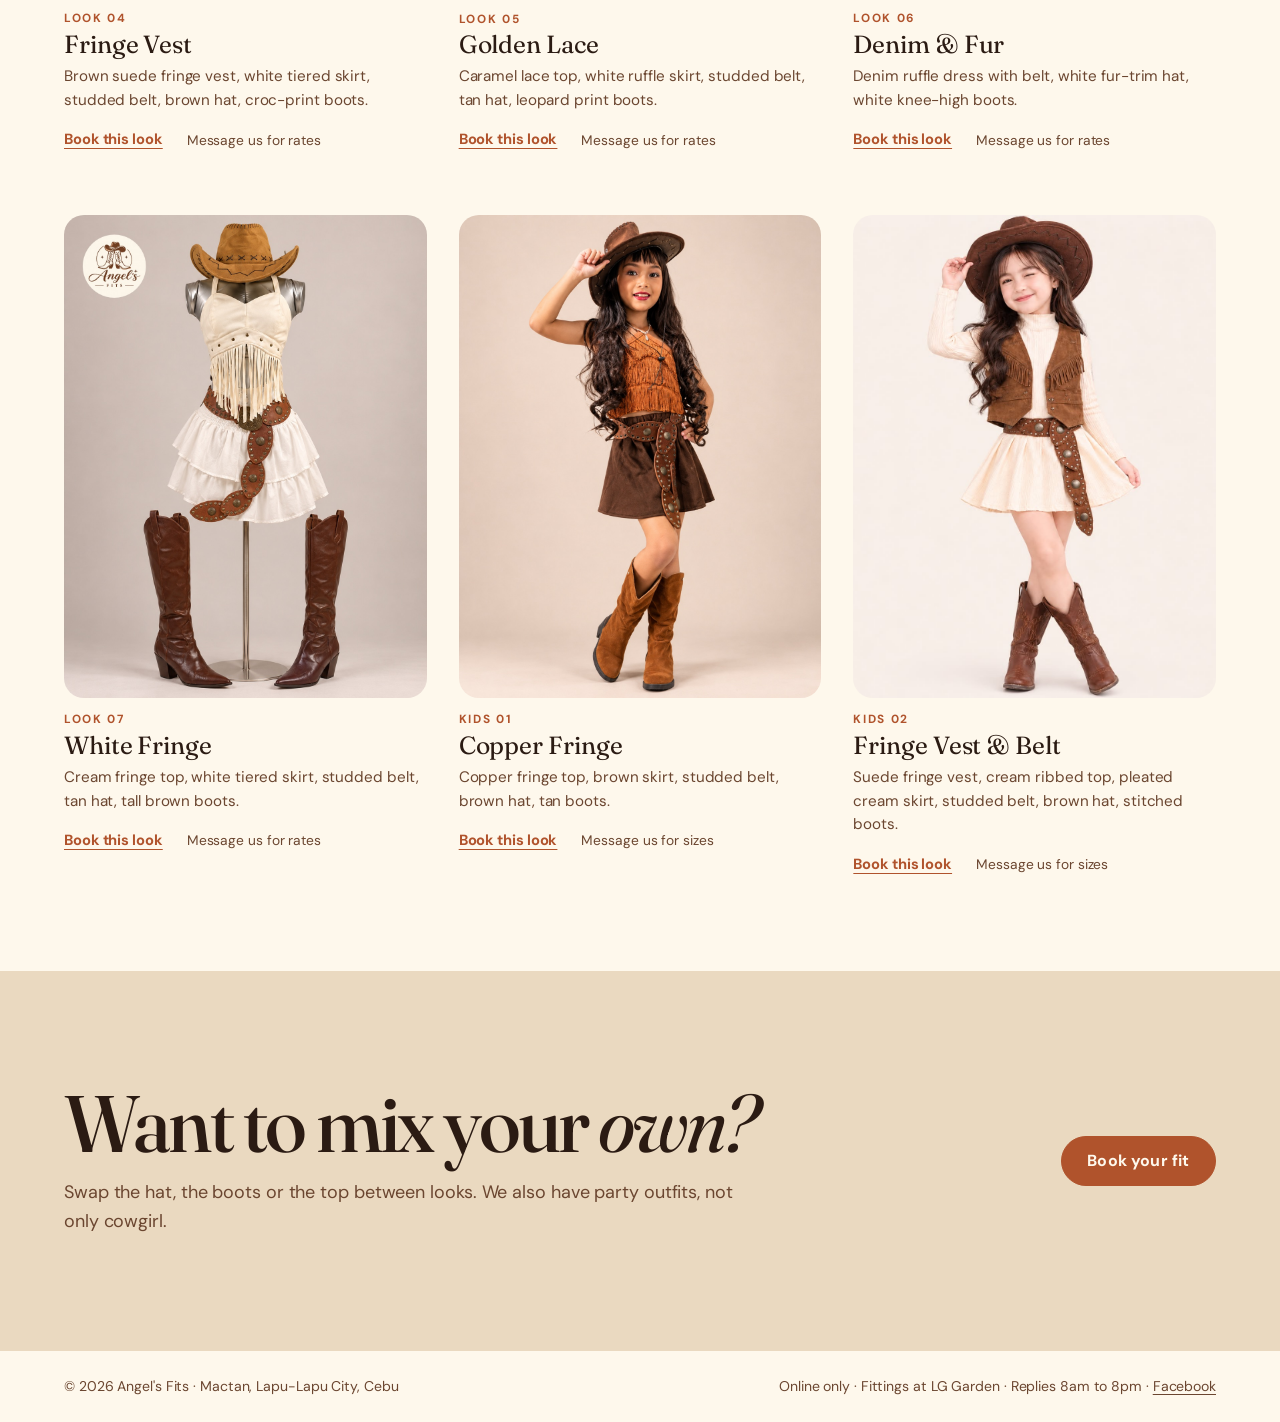
==== commit 9e0f63cb: "Add Kids 02 Fringe Vest & Belt" ====
--- a/scrollcraft/builds/angels-fits/outfits.html
+++ b/scrollcraft/builds/angels-fits/outfits.html
@@ -163,9 +163,9 @@
 
   <div class="filters">
     <div class="sc-wrap filters__row" role="group" aria-label="Show outfits">
-      <button class="chip" type="button" data-filter="all" aria-pressed="true">All <small>8</small></button>
+      <button class="chip" type="button" data-filter="all" aria-pressed="true">All <small>9</small></button>
       <button class="chip" type="button" data-filter="women" aria-pressed="false">Women <small>7</small></button>
-      <button class="chip" type="button" data-filter="kids" aria-pressed="false">Kids <small>1</small></button>
+      <button class="chip" type="button" data-filter="kids" aria-pressed="false">Kids <small>2</small></button>
       <p class="filters__note">Tap a photo to see it bigger</p>
     </div>
   </div>
@@ -210,6 +210,11 @@
       <button class="item__photo" type="button" aria-label="See Kids 01, Copper Fringe bigger"><img src="assets/kids-3.jpg" width="1086" height="1448" loading="lazy" alt="Girl in a copper fringe top, brown skirt, studded belt, brown cowgirl hat and tan boots"></button>
       <div class="item__body"><p class="lbl-num">Kids 01</p><h2 class="lbl-name">Copper Fringe</h2><p class="lbl-pieces">Copper fringe top, brown skirt, studded belt, brown hat, tan boots.</p>
       <div class="item__actions"><a class="item__book" href="index.html?look=Kids%2001%20%C2%B7%20Copper%20Fringe#book">Book this look</a><span class="item__rate">Message us for sizes</span></div></div>
+    </article>
+    <article class="item" data-group="kids">
+      <button class="item__photo" type="button" aria-label="See Kids 02, Fringe Vest and Belt bigger"><img src="assets/kids-vest-belt.jpg" width="1254" height="1254" loading="lazy" alt="Girl in a brown suede fringe vest, cream ribbed top, pleated cream skirt, studded belt, brown cowgirl hat and stitched brown boots"></button>
+      <div class="item__body"><p class="lbl-num">Kids 02</p><h2 class="lbl-name">Fringe Vest &amp; Belt</h2><p class="lbl-pieces">Suede fringe vest, cream ribbed top, pleated cream skirt, studded belt, brown hat, stitched boots.</p>
+      <div class="item__actions"><a class="item__book" href="index.html?look=Kids%2002%20%C2%B7%20Fringe%20Vest%20%26%20Belt#book">Book this look</a><span class="item__rate">Message us for sizes</span></div></div>
     </article>
   </section>
 
